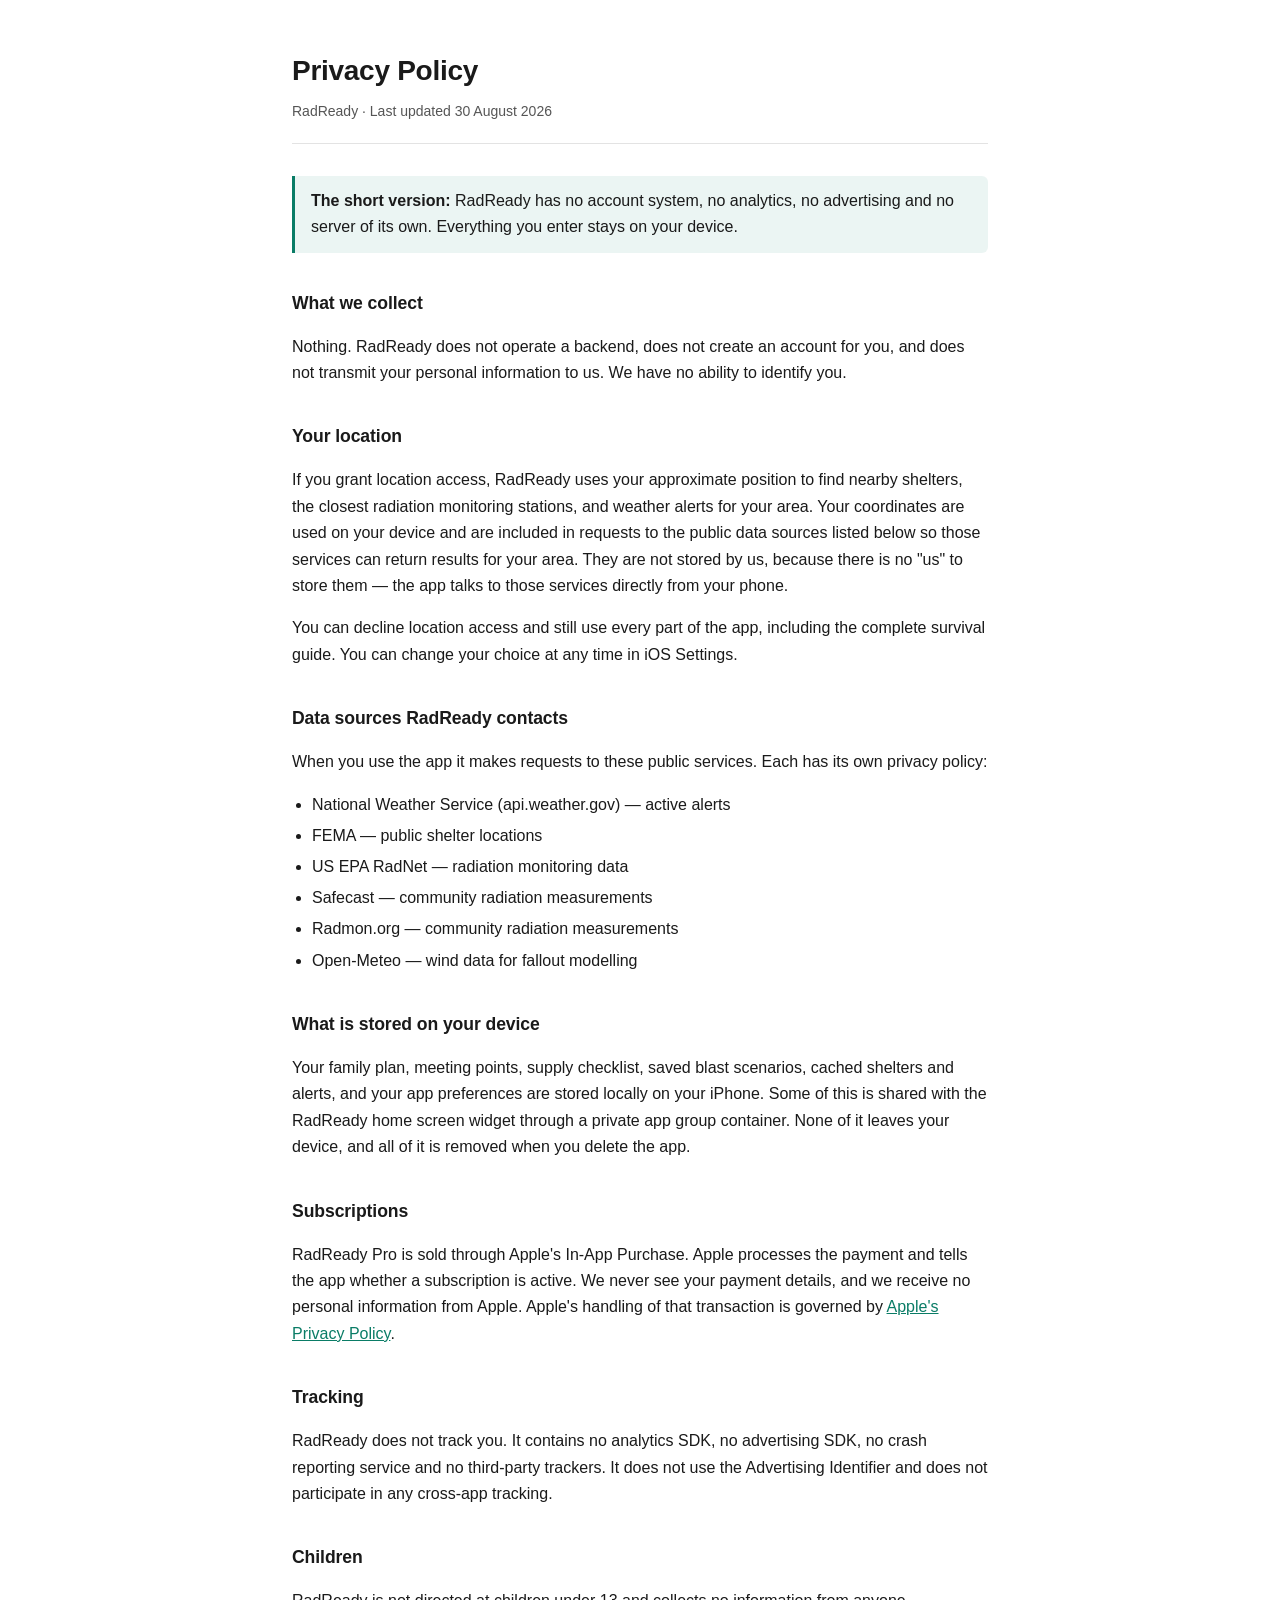
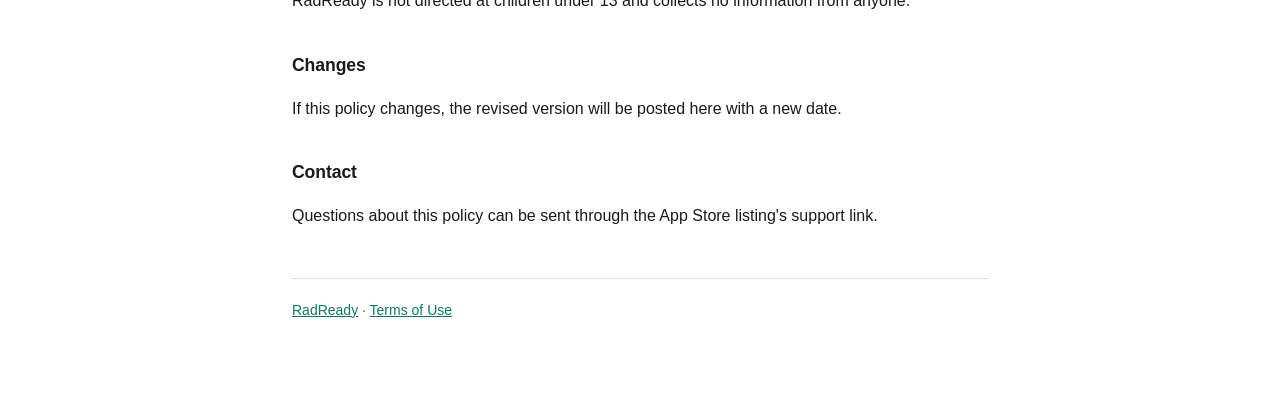
==== privacy/index.html @ 50652db1 "RadReady legal pages and ODbL derived datasets Serves the Terms of Use and Privacy Policy the app li" ====
<!doctype html>
<html lang="en"><head>
<meta charset="utf-8"><meta name="viewport" content="width=device-width,initial-scale=1">
<title>RadReady — Privacy Policy</title><link rel="stylesheet" href="../_shared.css">
</head><body><div class="wrap">
<header>
  <h1>Privacy Policy</h1>
  <p class="updated">RadReady · Last updated 30 August 2026</p>
</header>

<div class="note"><strong>The short version:</strong> RadReady has no account system, no analytics, no advertising and no server of its own. Everything you enter stays on your device.</div>

<h2>What we collect</h2>
<p>Nothing. RadReady does not operate a backend, does not create an account for you, and does not transmit your personal information to us. We have no ability to identify you.</p>

<h2>Your location</h2>
<p>If you grant location access, RadReady uses your approximate position to find nearby shelters, the closest radiation monitoring stations, and weather alerts for your area. Your coordinates are used on your device and are included in requests to the public data sources listed below so those services can return results for your area. They are not stored by us, because there is no "us" to store them — the app talks to those services directly from your phone.</p>
<p>You can decline location access and still use every part of the app, including the complete survival guide. You can change your choice at any time in iOS Settings.</p>

<h2>Data sources RadReady contacts</h2>
<p>When you use the app it makes requests to these public services. Each has its own privacy policy:</p>
<ul>
  <li>National Weather Service (api.weather.gov) — active alerts</li>
  <li>FEMA — public shelter locations</li>
  <li>US EPA RadNet — radiation monitoring data</li>
  <li>Safecast — community radiation measurements</li>
  <li>Radmon.org — community radiation measurements</li>
  <li>Open-Meteo — wind data for fallout modelling</li>
</ul>

<h2>What is stored on your device</h2>
<p>Your family plan, meeting points, supply checklist, saved blast scenarios, cached shelters and alerts, and your app preferences are stored locally on your iPhone. Some of this is shared with the RadReady home screen widget through a private app group container. None of it leaves your device, and all of it is removed when you delete the app.</p>

<h2>Subscriptions</h2>
<p>RadReady Pro is sold through Apple's In-App Purchase. Apple processes the payment and tells the app whether a subscription is active. We never see your payment details, and we receive no personal information from Apple. Apple's handling of that transaction is governed by <a href="https://www.apple.com/legal/privacy/">Apple's Privacy Policy</a>.</p>

<h2>Tracking</h2>
<p>RadReady does not track you. It contains no analytics SDK, no advertising SDK, no crash reporting service and no third-party trackers. It does not use the Advertising Identifier and does not participate in any cross-app tracking.</p>

<h2>Children</h2>
<p>RadReady is not directed at children under 13 and collects no information from anyone.</p>

<h2>Changes</h2>
<p>If this policy changes, the revised version will be posted here with a new date.</p>

<h2>Contact</h2>
<p>Questions about this policy can be sent through the App Store listing's support link.</p>

<footer><a href="../">RadReady</a> · <a href="../terms/">Terms of Use</a></footer>
</div></body></html>
---- _shared.css ----
:root { color-scheme: light dark; --fg:#1a1a1a; --muted:#555; --bg:#fff; --rule:#e3e3e3; --accent:#0a7c66; }
@media (prefers-color-scheme: dark) { :root { --fg:#e8e8e8; --muted:#a0a0a0; --bg:#141414; --rule:#2c2c2c; --accent:#3ddbb0; } }
* { box-sizing: border-box; }
body { margin:0; background:var(--bg); color:var(--fg); font:16px/1.65 -apple-system,BlinkMacSystemFont,"Segoe UI",Roboto,Helvetica,Arial,sans-serif; }
.wrap { max-width: 46rem; margin: 0 auto; padding: 3rem 1.25rem 5rem; }
header { border-bottom:1px solid var(--rule); padding-bottom:1.25rem; margin-bottom:2rem; }
h1 { font-size:1.75rem; margin:0 0 .35rem; letter-spacing:-.01em; }
h2 { font-size:1.1rem; margin:2.25rem 0 .6rem; letter-spacing:-.005em; }
.updated { color:var(--muted); font-size:.875rem; margin:0; }
a { color:var(--accent); }
ul { padding-left:1.25rem; }
li { margin:.3rem 0; }
.note { border-left:3px solid var(--accent); padding:.75rem 1rem; background:color-mix(in srgb, var(--accent) 8%, transparent); border-radius:0 6px 6px 0; margin:1.5rem 0; }
footer { margin-top:3rem; padding-top:1.25rem; border-top:1px solid var(--rule); color:var(--muted); font-size:.875rem; }
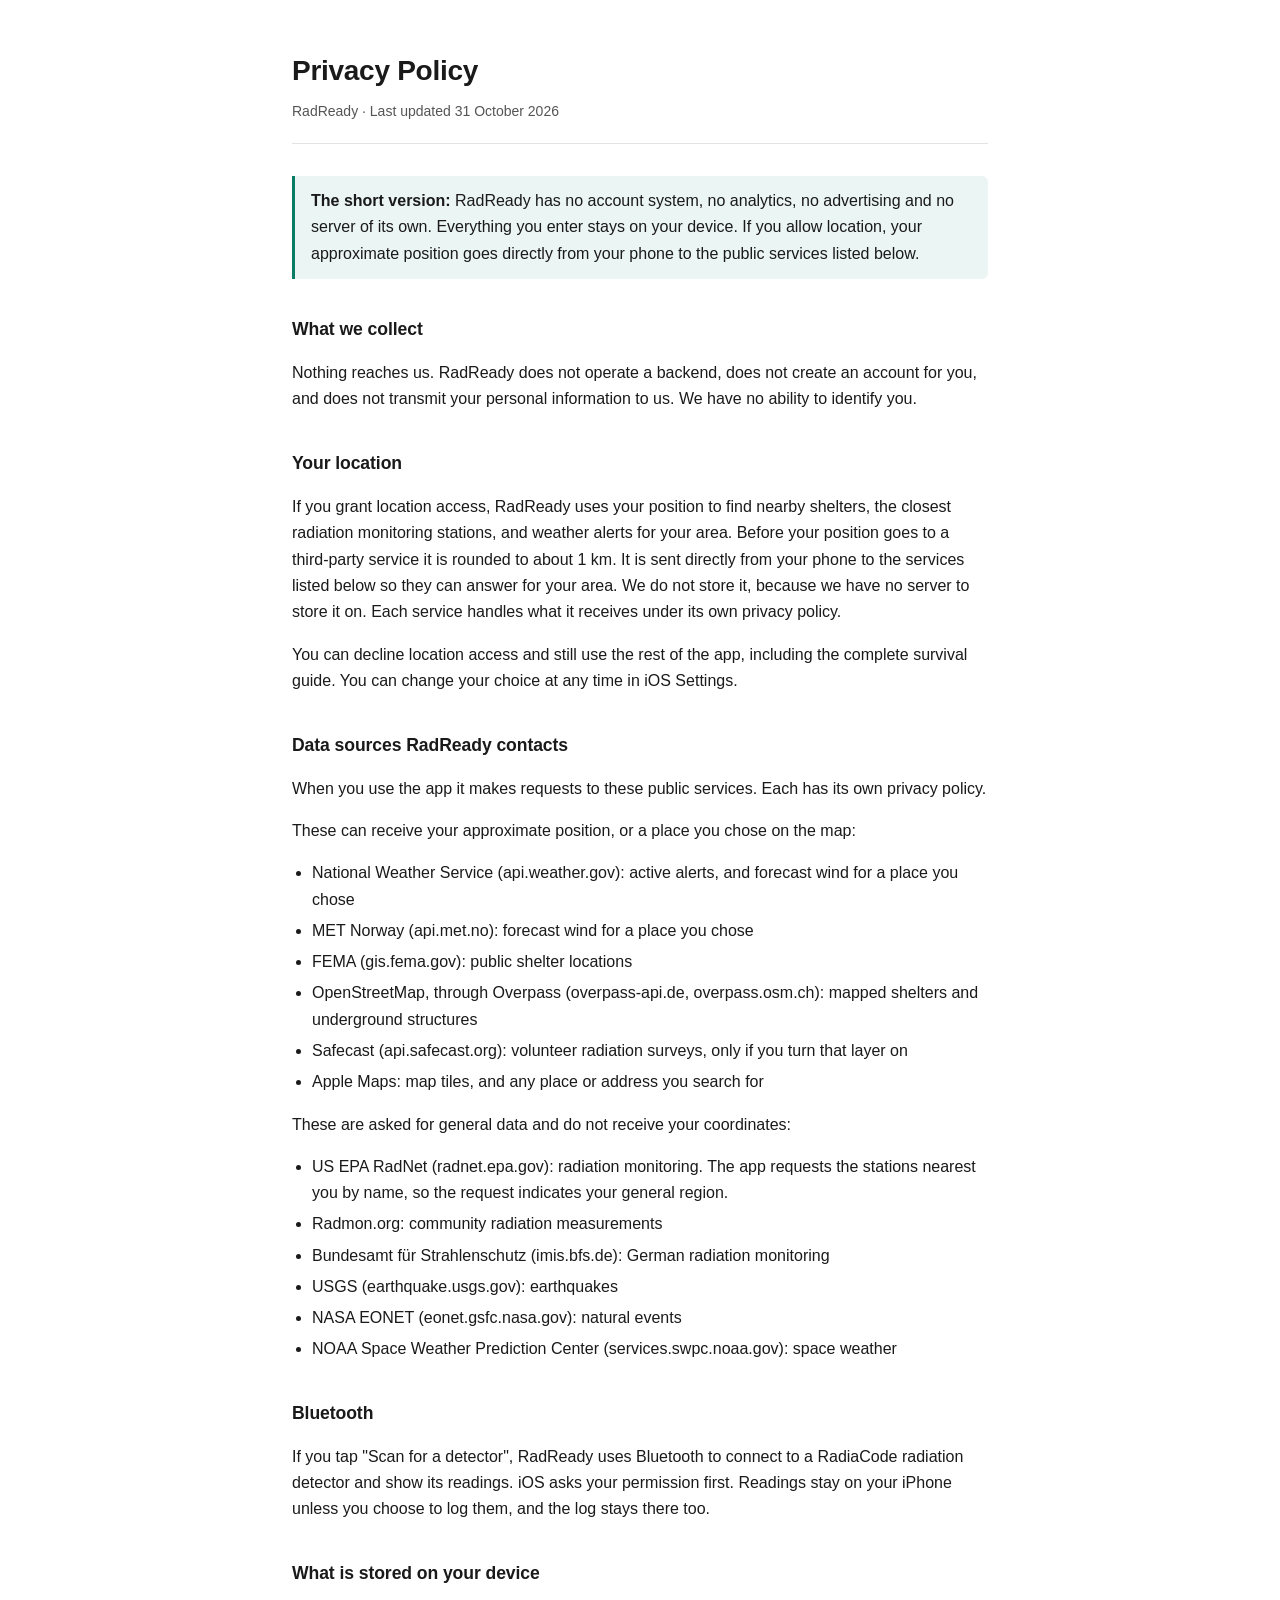
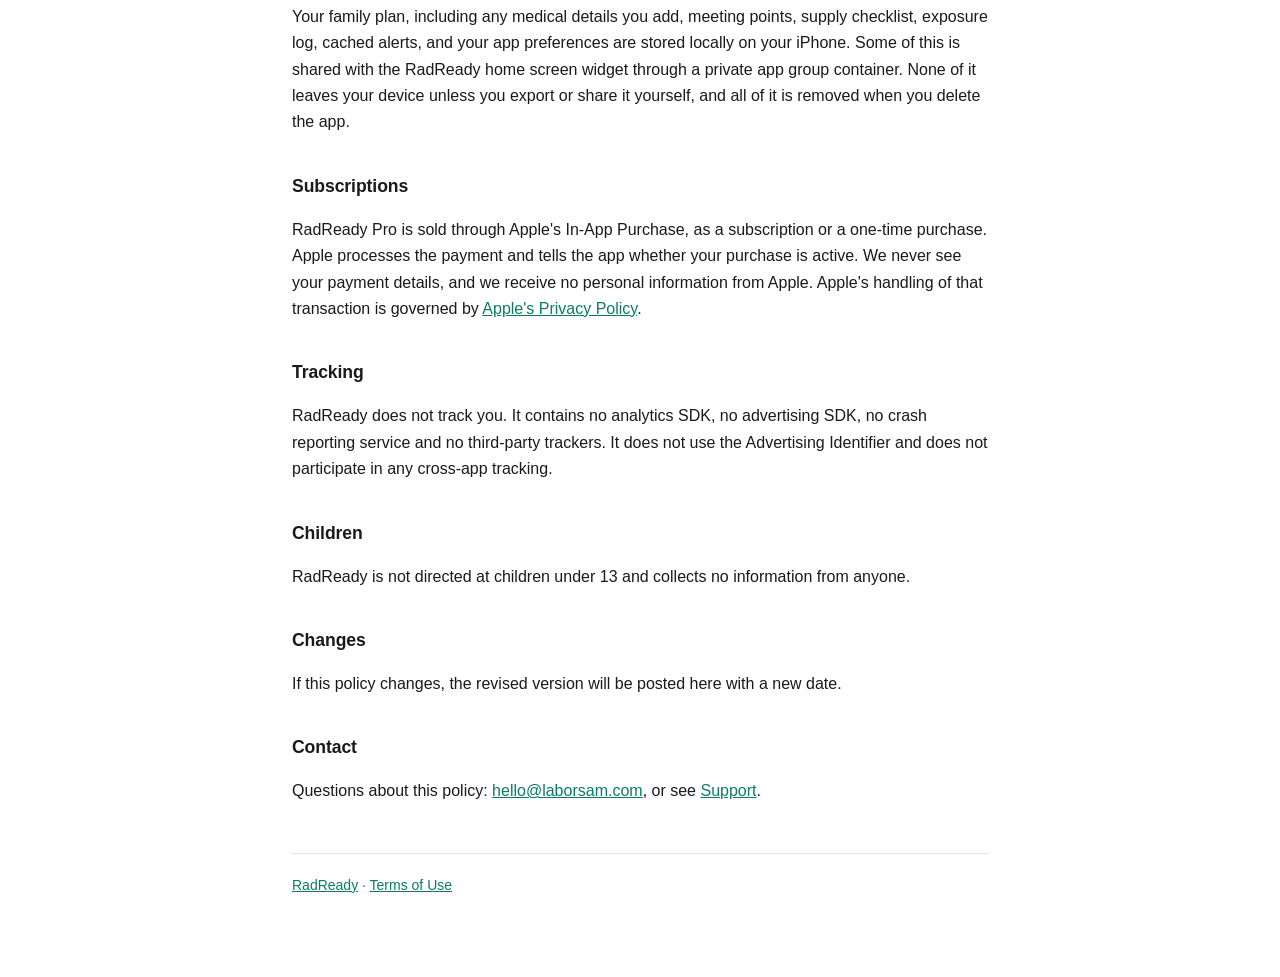
==== commit 5e0f7372: "Add a support page and bring the legal pages up to date Privacy now lists the services the app actua" ====
--- a/privacy/index.html
+++ b/privacy/index.html
@@ -5,34 +5,47 @@
 </head><body><div class="wrap">
 <header>
   <h1>Privacy Policy</h1>
-  <p class="updated">RadReady · Last updated 30 August 2026</p>
+  <p class="updated">RadReady · Last updated 31 October 2026</p>
 </header>
 
-<div class="note"><strong>The short version:</strong> RadReady has no account system, no analytics, no advertising and no server of its own. Everything you enter stays on your device.</div>
+<div class="note"><strong>The short version:</strong> RadReady has no account system, no analytics, no advertising and no server of its own. Everything you enter stays on your device. If you allow location, your approximate position goes directly from your phone to the public services listed below.</div>
 
 <h2>What we collect</h2>
-<p>Nothing. RadReady does not operate a backend, does not create an account for you, and does not transmit your personal information to us. We have no ability to identify you.</p>
+<p>Nothing reaches us. RadReady does not operate a backend, does not create an account for you, and does not transmit your personal information to us. We have no ability to identify you.</p>
 
 <h2>Your location</h2>
-<p>If you grant location access, RadReady uses your approximate position to find nearby shelters, the closest radiation monitoring stations, and weather alerts for your area. Your coordinates are used on your device and are included in requests to the public data sources listed below so those services can return results for your area. They are not stored by us, because there is no "us" to store them — the app talks to those services directly from your phone.</p>
-<p>You can decline location access and still use every part of the app, including the complete survival guide. You can change your choice at any time in iOS Settings.</p>
+<p>If you grant location access, RadReady uses your position to find nearby shelters, the closest radiation monitoring stations, and weather alerts for your area. Before your position goes to a third-party service it is rounded to about 1 km. It is sent directly from your phone to the services listed below so they can answer for your area. We do not store it, because we have no server to store it on. Each service handles what it receives under its own privacy policy.</p>
+<p>You can decline location access and still use the rest of the app, including the complete survival guide. You can change your choice at any time in iOS Settings.</p>
 
 <h2>Data sources RadReady contacts</h2>
-<p>When you use the app it makes requests to these public services. Each has its own privacy policy:</p>
+<p>When you use the app it makes requests to these public services. Each has its own privacy policy.</p>
+<p>These can receive your approximate position, or a place you chose on the map:</p>
 <ul>
-  <li>National Weather Service (api.weather.gov) — active alerts</li>
-  <li>FEMA — public shelter locations</li>
-  <li>US EPA RadNet — radiation monitoring data</li>
-  <li>Safecast — community radiation measurements</li>
-  <li>Radmon.org — community radiation measurements</li>
-  <li>Open-Meteo — wind data for fallout modelling</li>
+<li>National Weather Service (api.weather.gov): active alerts, and forecast wind for a place you chose</li>
+<li>MET Norway (api.met.no): forecast wind for a place you chose</li>
+<li>FEMA (gis.fema.gov): public shelter locations</li>
+<li>OpenStreetMap, through Overpass (overpass-api.de, overpass.osm.ch): mapped shelters and underground structures</li>
+<li>Safecast (api.safecast.org): volunteer radiation surveys, only if you turn that layer on</li>
+<li>Apple Maps: map tiles, and any place or address you search for</li>
+</ul>
+<p>These are asked for general data and do not receive your coordinates:</p>
+<ul>
+<li>US EPA RadNet (radnet.epa.gov): radiation monitoring. The app requests the stations nearest you by name, so the request indicates your general region.</li>
+<li>Radmon.org: community radiation measurements</li>
+<li>Bundesamt für Strahlenschutz (imis.bfs.de): German radiation monitoring</li>
+<li>USGS (earthquake.usgs.gov): earthquakes</li>
+<li>NASA EONET (eonet.gsfc.nasa.gov): natural events</li>
+<li>NOAA Space Weather Prediction Center (services.swpc.noaa.gov): space weather</li>
 </ul>
 
+<h2>Bluetooth</h2>
+<p>If you tap "Scan for a detector", RadReady uses Bluetooth to connect to a RadiaCode radiation detector and show its readings. iOS asks your permission first. Readings stay on your iPhone unless you choose to log them, and the log stays there too.</p>
+
 <h2>What is stored on your device</h2>
-<p>Your family plan, meeting points, supply checklist, saved blast scenarios, cached shelters and alerts, and your app preferences are stored locally on your iPhone. Some of this is shared with the RadReady home screen widget through a private app group container. None of it leaves your device, and all of it is removed when you delete the app.</p>
+<p>Your family plan, including any medical details you add, meeting points, supply checklist, exposure log, cached alerts, and your app preferences are stored locally on your iPhone. Some of this is shared with the RadReady home screen widget through a private app group container. None of it leaves your device unless you export or share it yourself, and all of it is removed when you delete the app.</p>
 
 <h2>Subscriptions</h2>
-<p>RadReady Pro is sold through Apple's In-App Purchase. Apple processes the payment and tells the app whether a subscription is active. We never see your payment details, and we receive no personal information from Apple. Apple's handling of that transaction is governed by <a href="https://www.apple.com/legal/privacy/">Apple's Privacy Policy</a>.</p>
+<p>RadReady Pro is sold through Apple's In-App Purchase, as a subscription or a one-time purchase. Apple processes the payment and tells the app whether your purchase is active. We never see your payment details, and we receive no personal information from Apple. Apple's handling of that transaction is governed by <a href="https://www.apple.com/legal/privacy/">Apple's Privacy Policy</a>.</p>
 
 <h2>Tracking</h2>
 <p>RadReady does not track you. It contains no analytics SDK, no advertising SDK, no crash reporting service and no third-party trackers. It does not use the Advertising Identifier and does not participate in any cross-app tracking.</p>
@@ -44,7 +57,7 @@
 <p>If this policy changes, the revised version will be posted here with a new date.</p>
 
 <h2>Contact</h2>
-<p>Questions about this policy can be sent through the App Store listing's support link.</p>
+<p>Questions about this policy: <a href="mailto:hello@laborsam.com">hello@laborsam.com</a>, or see <a href="../support/">Support</a>.</p>
 
 <footer><a href="../">RadReady</a> · <a href="../terms/">Terms of Use</a></footer>
 </div></body></html>
